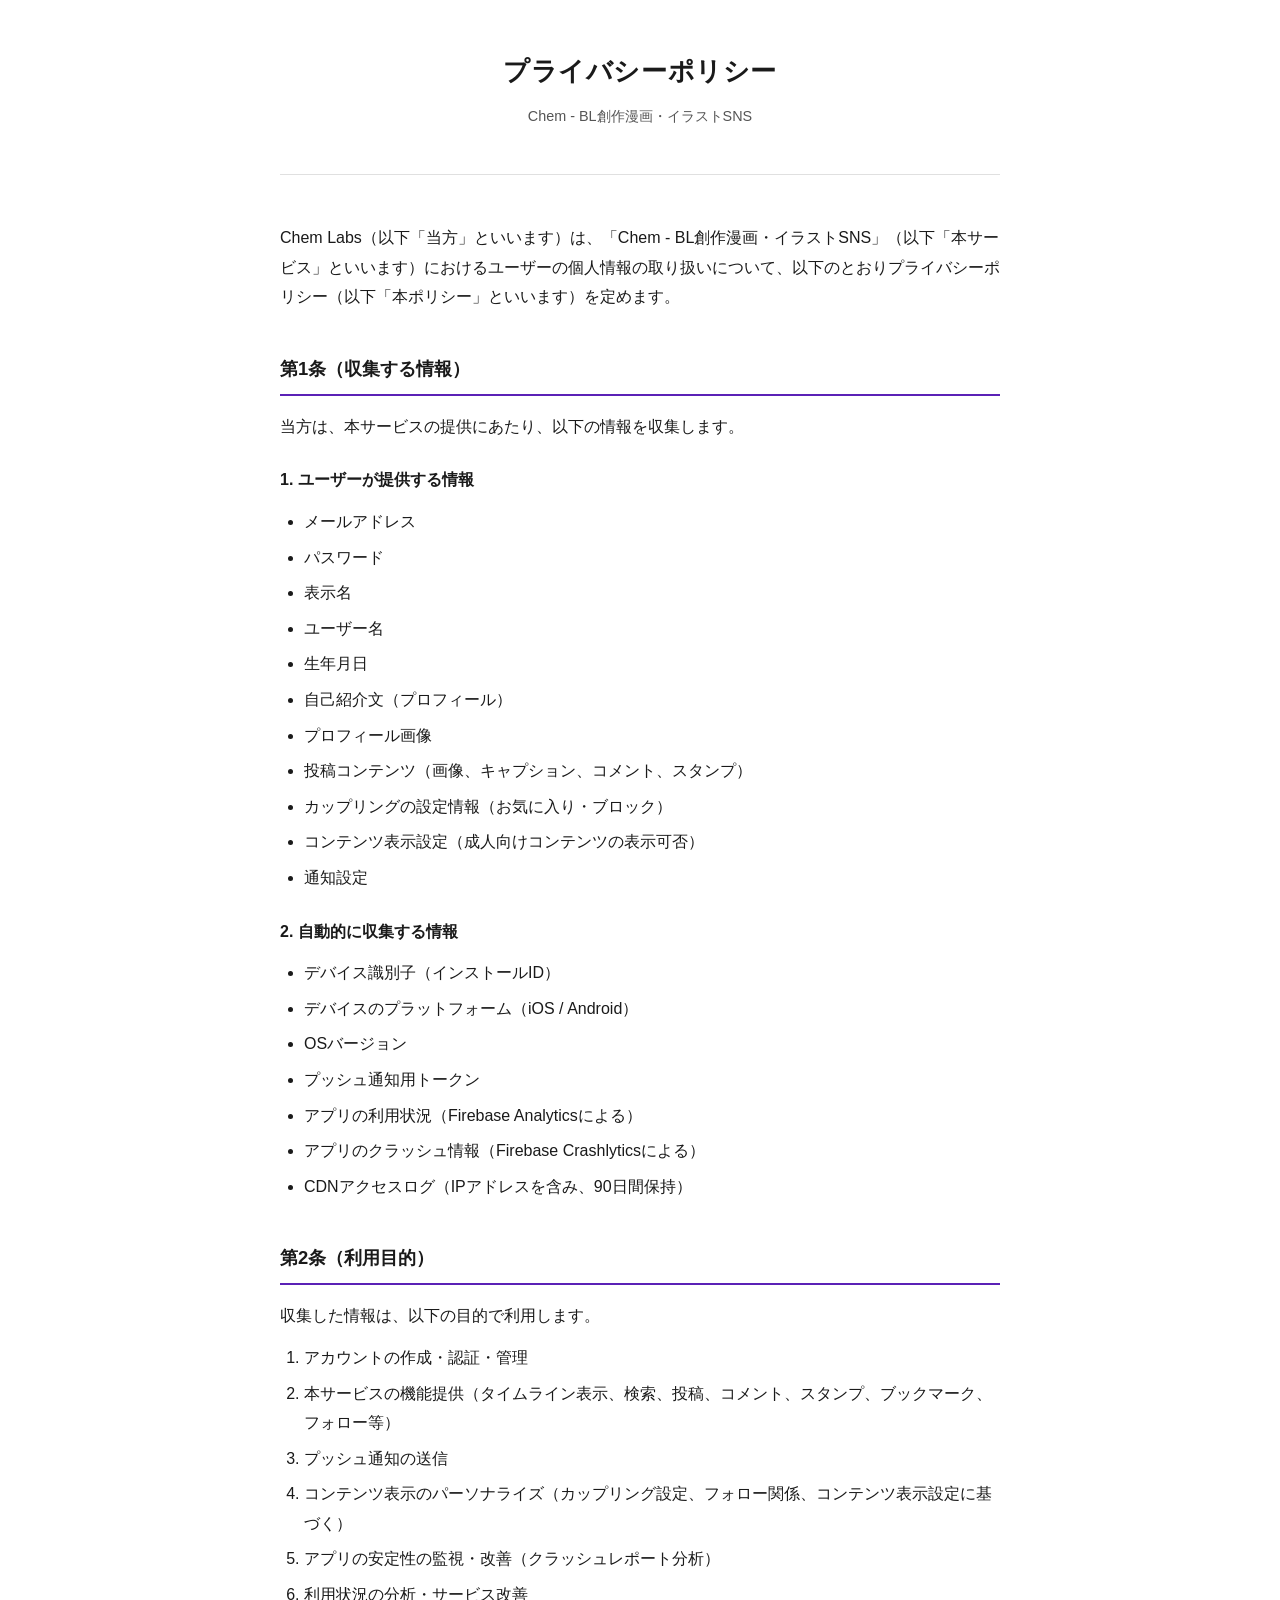
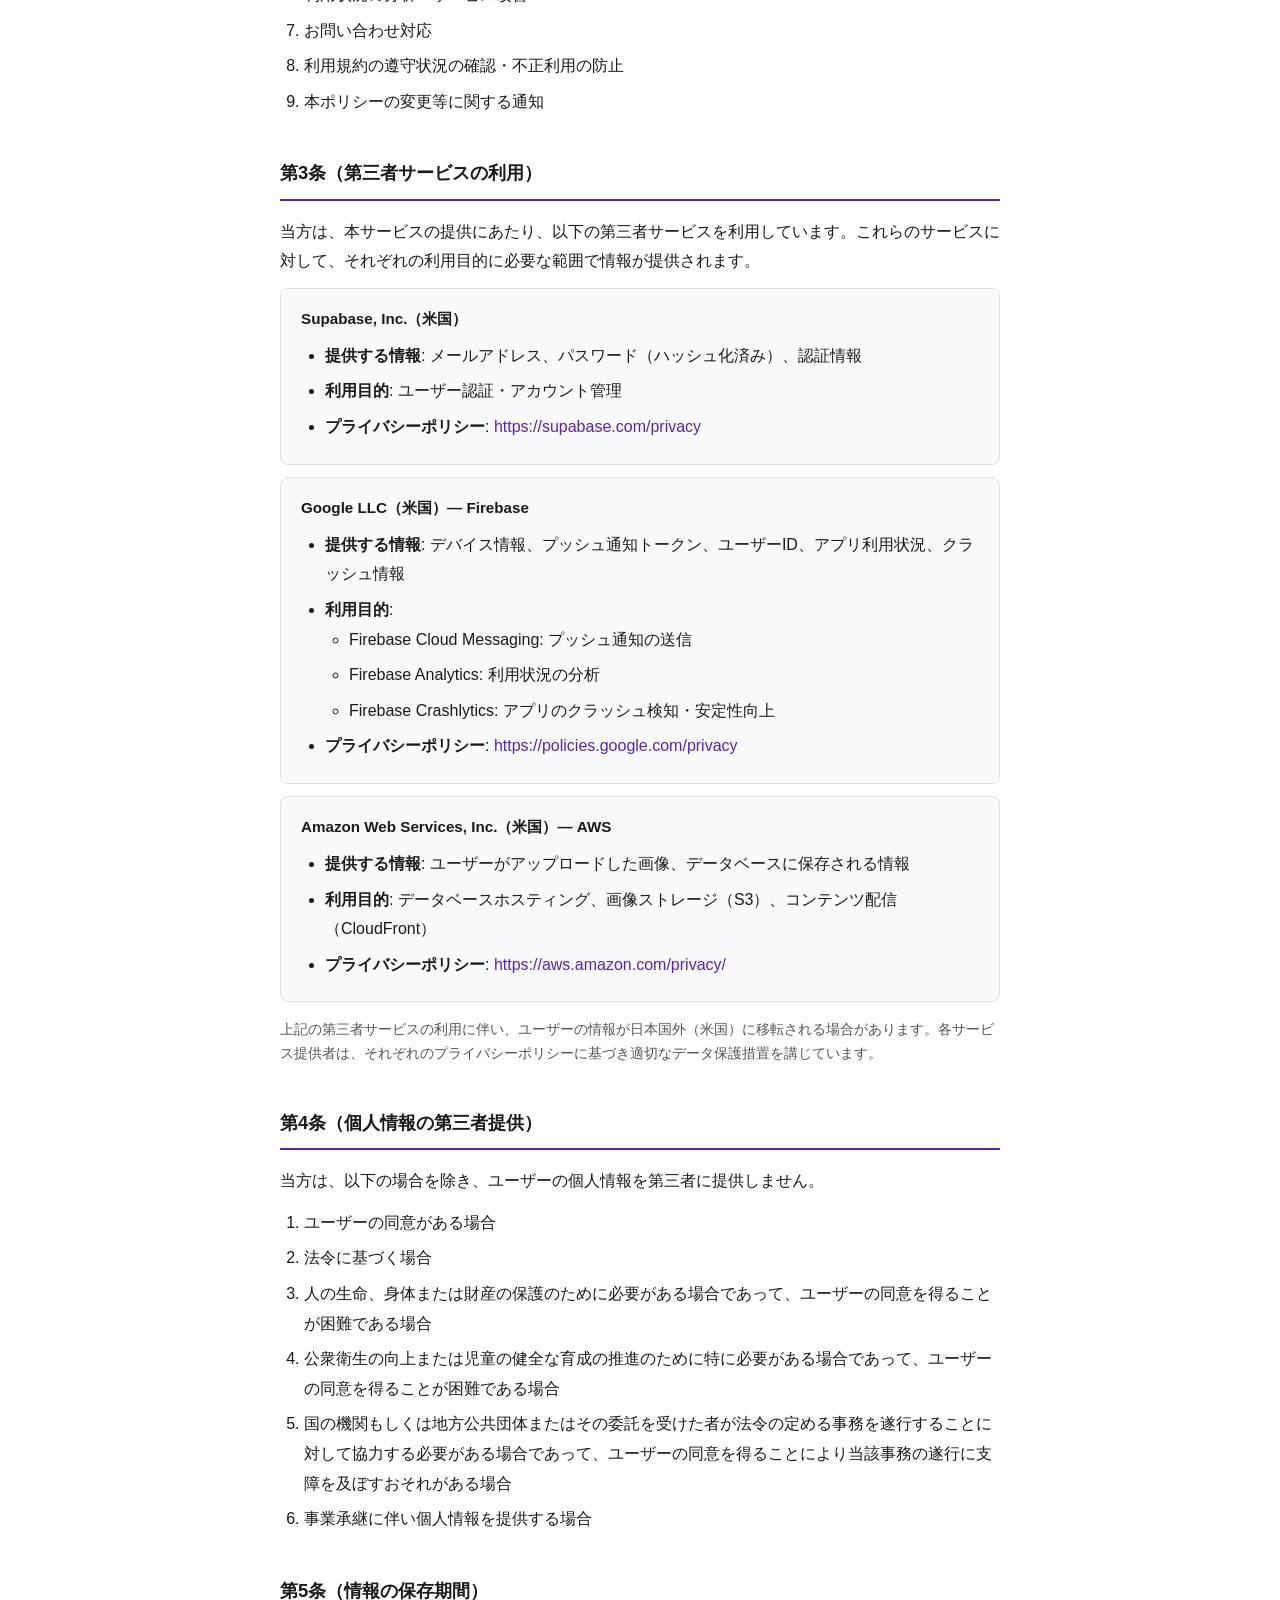
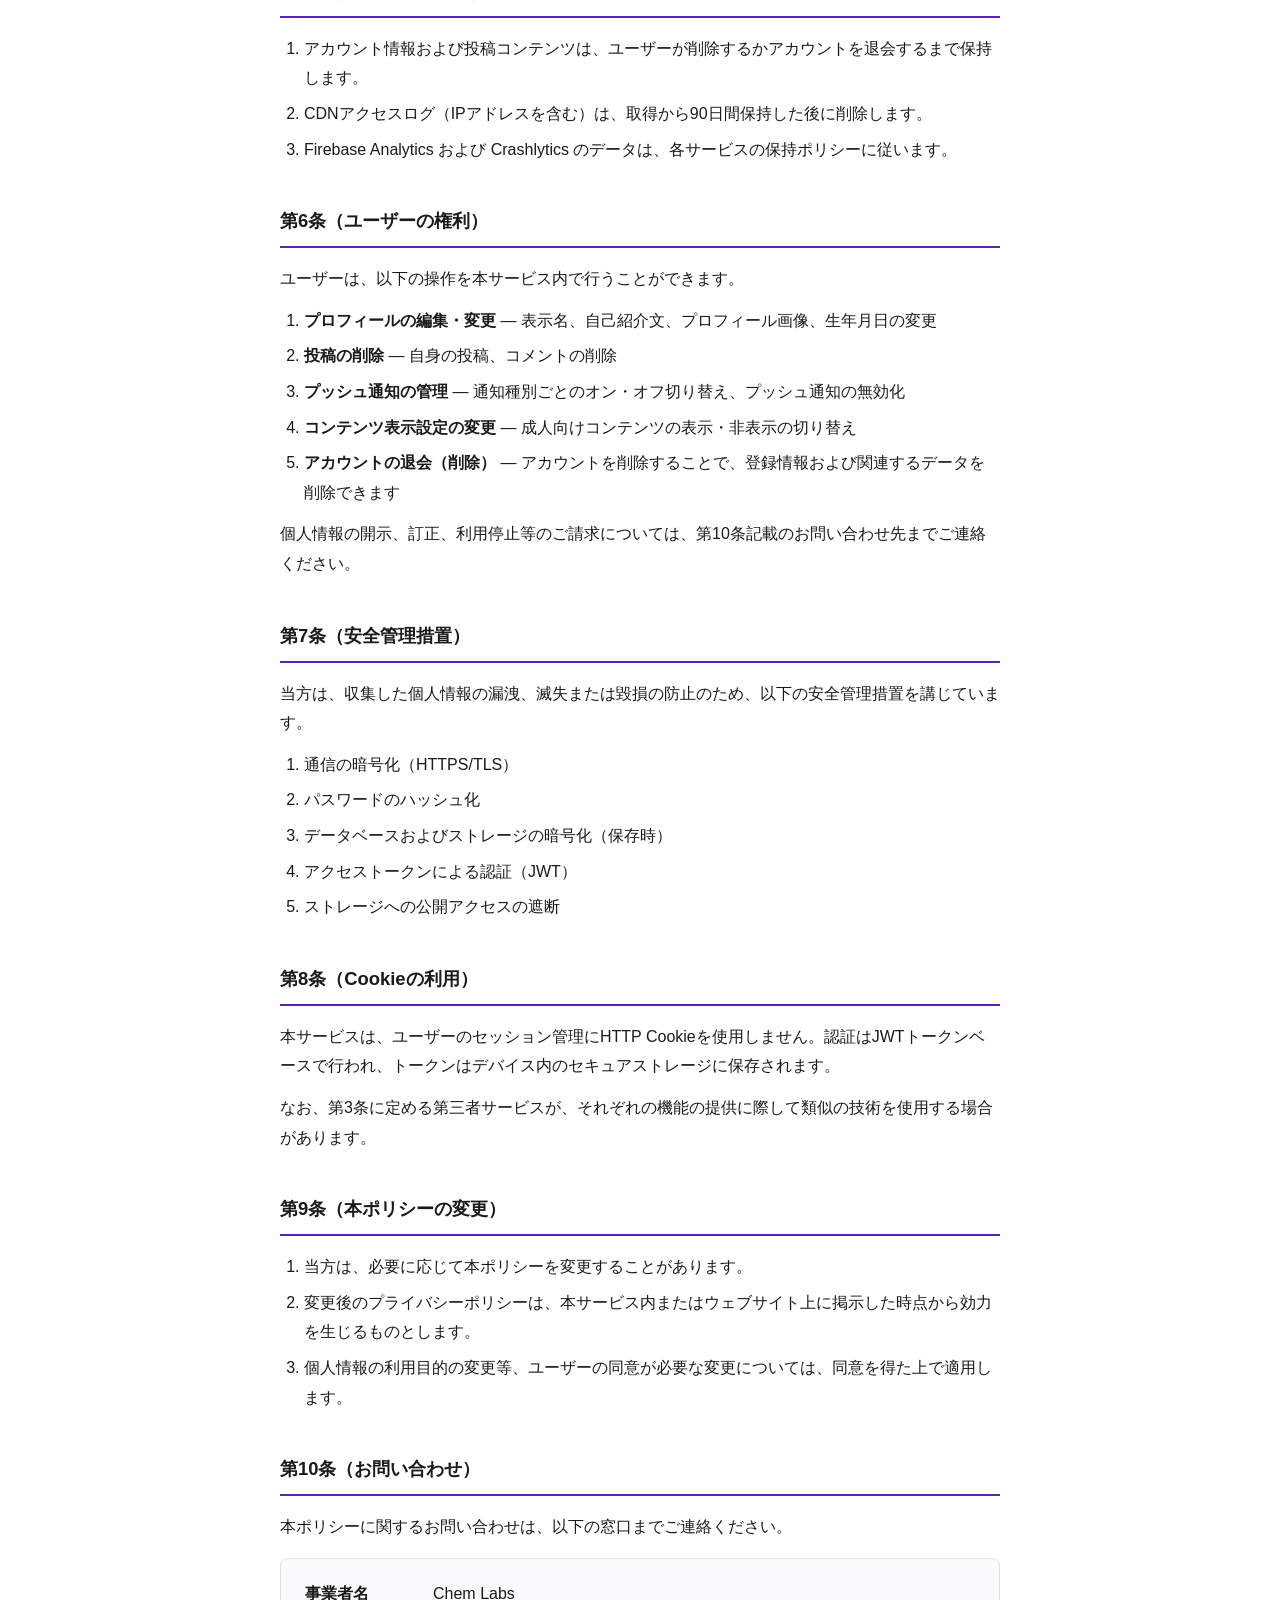
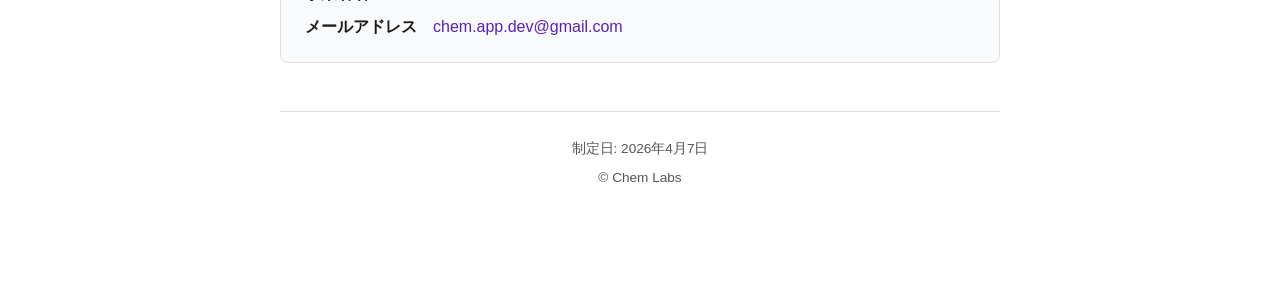
==== index.html @ 5be1fbd4 "Add privacy policy page" ====
<!DOCTYPE html>
<html lang="ja">
<head>
  <meta charset="UTF-8">
  <meta name="viewport" content="width=device-width, initial-scale=1.0">
  <title>プライバシーポリシー | Chem</title>
  <meta name="description" content="Chem - BL創作漫画・イラストSNSのプライバシーポリシー">
  <meta name="robots" content="noindex, nofollow">
  <link rel="stylesheet" href="style.css">
</head>
<body>
  <div class="container">
    <header>
      <h1>プライバシーポリシー</h1>
      <p class="service-name">Chem - BL創作漫画・イラストSNS</p>
    </header>

    <main>
      <p>Chem Labs（以下「当方」といいます）は、「Chem - BL創作漫画・イラストSNS」（以下「本サービス」といいます）におけるユーザーの個人情報の取り扱いについて、以下のとおりプライバシーポリシー（以下「本ポリシー」といいます）を定めます。</p>

      <h2>第1条（収集する情報）</h2>
      <p>当方は、本サービスの提供にあたり、以下の情報を収集します。</p>

      <h3>1. ユーザーが提供する情報</h3>
      <ul>
        <li>メールアドレス</li>
        <li>パスワード</li>
        <li>表示名</li>
        <li>ユーザー名</li>
        <li>生年月日</li>
        <li>自己紹介文（プロフィール）</li>
        <li>プロフィール画像</li>
        <li>投稿コンテンツ（画像、キャプション、コメント、スタンプ）</li>
        <li>カップリングの設定情報（お気に入り・ブロック）</li>
        <li>コンテンツ表示設定（成人向けコンテンツの表示可否）</li>
        <li>通知設定</li>
      </ul>

      <h3>2. 自動的に収集する情報</h3>
      <ul>
        <li>デバイス識別子（インストールID）</li>
        <li>デバイスのプラットフォーム（iOS / Android）</li>
        <li>OSバージョン</li>
        <li>プッシュ通知用トークン</li>
        <li>アプリの利用状況（Firebase Analyticsによる）</li>
        <li>アプリのクラッシュ情報（Firebase Crashlyticsによる）</li>
        <li>CDNアクセスログ（IPアドレスを含み、90日間保持）</li>
      </ul>

      <h2>第2条（利用目的）</h2>
      <p>収集した情報は、以下の目的で利用します。</p>
      <ol>
        <li>アカウントの作成・認証・管理</li>
        <li>本サービスの機能提供（タイムライン表示、検索、投稿、コメント、スタンプ、ブックマーク、フォロー等）</li>
        <li>プッシュ通知の送信</li>
        <li>コンテンツ表示のパーソナライズ（カップリング設定、フォロー関係、コンテンツ表示設定に基づく）</li>
        <li>アプリの安定性の監視・改善（クラッシュレポート分析）</li>
        <li>利用状況の分析・サービス改善</li>
        <li>お問い合わせ対応</li>
        <li>利用規約の遵守状況の確認・不正利用の防止</li>
        <li>本ポリシーの変更等に関する通知</li>
      </ol>

      <h2>第3条（第三者サービスの利用）</h2>
      <p>当方は、本サービスの提供にあたり、以下の第三者サービスを利用しています。これらのサービスに対して、それぞれの利用目的に必要な範囲で情報が提供されます。</p>

      <div class="third-party-item">
        <h4>Supabase, Inc.（米国）</h4>
        <ul>
          <li><strong>提供する情報</strong>: メールアドレス、パスワード（ハッシュ化済み）、認証情報</li>
          <li><strong>利用目的</strong>: ユーザー認証・アカウント管理</li>
          <li><strong>プライバシーポリシー</strong>: <a href="https://supabase.com/privacy" target="_blank" rel="noopener noreferrer">https://supabase.com/privacy</a></li>
        </ul>
      </div>

      <div class="third-party-item">
        <h4>Google LLC（米国）— Firebase</h4>
        <ul>
          <li><strong>提供する情報</strong>: デバイス情報、プッシュ通知トークン、ユーザーID、アプリ利用状況、クラッシュ情報</li>
          <li><strong>利用目的</strong>:
            <ul>
              <li>Firebase Cloud Messaging: プッシュ通知の送信</li>
              <li>Firebase Analytics: 利用状況の分析</li>
              <li>Firebase Crashlytics: アプリのクラッシュ検知・安定性向上</li>
            </ul>
          </li>
          <li><strong>プライバシーポリシー</strong>: <a href="https://policies.google.com/privacy" target="_blank" rel="noopener noreferrer">https://policies.google.com/privacy</a></li>
        </ul>
      </div>

      <div class="third-party-item">
        <h4>Amazon Web Services, Inc.（米国）— AWS</h4>
        <ul>
          <li><strong>提供する情報</strong>: ユーザーがアップロードした画像、データベースに保存される情報</li>
          <li><strong>利用目的</strong>: データベースホスティング、画像ストレージ（S3）、コンテンツ配信（CloudFront）</li>
          <li><strong>プライバシーポリシー</strong>: <a href="https://aws.amazon.com/privacy/" target="_blank" rel="noopener noreferrer">https://aws.amazon.com/privacy/</a></li>
        </ul>
      </div>

      <p class="note">上記の第三者サービスの利用に伴い、ユーザーの情報が日本国外（米国）に移転される場合があります。各サービス提供者は、それぞれのプライバシーポリシーに基づき適切なデータ保護措置を講じています。</p>

      <h2>第4条（個人情報の第三者提供）</h2>
      <p>当方は、以下の場合を除き、ユーザーの個人情報を第三者に提供しません。</p>
      <ol>
        <li>ユーザーの同意がある場合</li>
        <li>法令に基づく場合</li>
        <li>人の生命、身体または財産の保護のために必要がある場合であって、ユーザーの同意を得ることが困難である場合</li>
        <li>公衆衛生の向上または児童の健全な育成の推進のために特に必要がある場合であって、ユーザーの同意を得ることが困難である場合</li>
        <li>国の機関もしくは地方公共団体またはその委託を受けた者が法令の定める事務を遂行することに対して協力する必要がある場合であって、ユーザーの同意を得ることにより当該事務の遂行に支障を及ぼすおそれがある場合</li>
        <li>事業承継に伴い個人情報を提供する場合</li>
      </ol>

      <h2>第5条（情報の保存期間）</h2>
      <ol>
        <li>アカウント情報および投稿コンテンツは、ユーザーが削除するかアカウントを退会するまで保持します。</li>
        <li>CDNアクセスログ（IPアドレスを含む）は、取得から90日間保持した後に削除します。</li>
        <li>Firebase Analytics および Crashlytics のデータは、各サービスの保持ポリシーに従います。</li>
      </ol>

      <h2>第6条（ユーザーの権利）</h2>
      <p>ユーザーは、以下の操作を本サービス内で行うことができます。</p>
      <ol>
        <li><strong>プロフィールの編集・変更</strong> — 表示名、自己紹介文、プロフィール画像、生年月日の変更</li>
        <li><strong>投稿の削除</strong> — 自身の投稿、コメントの削除</li>
        <li><strong>プッシュ通知の管理</strong> — 通知種別ごとのオン・オフ切り替え、プッシュ通知の無効化</li>
        <li><strong>コンテンツ表示設定の変更</strong> — 成人向けコンテンツの表示・非表示の切り替え</li>
        <li><strong>アカウントの退会（削除）</strong> — アカウントを削除することで、登録情報および関連するデータを削除できます</li>
      </ol>
      <p>個人情報の開示、訂正、利用停止等のご請求については、第10条記載のお問い合わせ先までご連絡ください。</p>

      <h2>第7条（安全管理措置）</h2>
      <p>当方は、収集した個人情報の漏洩、滅失または毀損の防止のため、以下の安全管理措置を講じています。</p>
      <ol>
        <li>通信の暗号化（HTTPS/TLS）</li>
        <li>パスワードのハッシュ化</li>
        <li>データベースおよびストレージの暗号化（保存時）</li>
        <li>アクセストークンによる認証（JWT）</li>
        <li>ストレージへの公開アクセスの遮断</li>
      </ol>

      <h2>第8条（Cookieの利用）</h2>
      <p>本サービスは、ユーザーのセッション管理にHTTP Cookieを使用しません。認証はJWTトークンベースで行われ、トークンはデバイス内のセキュアストレージに保存されます。</p>
      <p>なお、第3条に定める第三者サービスが、それぞれの機能の提供に際して類似の技術を使用する場合があります。</p>

      <h2>第9条（本ポリシーの変更）</h2>
      <ol>
        <li>当方は、必要に応じて本ポリシーを変更することがあります。</li>
        <li>変更後のプライバシーポリシーは、本サービス内またはウェブサイト上に掲示した時点から効力を生じるものとします。</li>
        <li>個人情報の利用目的の変更等、ユーザーの同意が必要な変更については、同意を得た上で適用します。</li>
      </ol>

      <h2>第10条（お問い合わせ）</h2>
      <p>本ポリシーに関するお問い合わせは、以下の窓口までご連絡ください。</p>
      <div class="contact-info">
        <dl>
          <dt>事業者名</dt>
          <dd>Chem Labs</dd>
          <dt>メールアドレス</dt>
          <dd><a href="mailto:chem.app.dev@gmail.com">chem.app.dev@gmail.com</a></dd>
        </dl>
      </div>
    </main>

    <footer>
      <p class="date">制定日: 2026年4月7日</p>
      <p>&copy; Chem Labs</p>
    </footer>
  </div>
</body>
</html>
---- style.css ----
*,
*::before,
*::after {
  margin: 0;
  padding: 0;
  box-sizing: border-box;
}

:root {
  --color-bg: #ffffff;
  --color-text: #1a1a1a;
  --color-text-secondary: #555555;
  --color-border: #e0e0e0;
  --color-accent: #5b21b6;
  --color-section-bg: #f9fafb;
  --max-width: 720px;
}

html {
  font-size: 16px;
  -webkit-text-size-adjust: 100%;
}

body {
  font-family: "Hiragino Kaku Gothic ProN", "Hiragino Sans", "Noto Sans JP", "Yu Gothic", sans-serif;
  color: var(--color-text);
  background-color: var(--color-bg);
  line-height: 1.85;
  padding: 0 20px;
}

.container {
  max-width: var(--max-width);
  margin: 0 auto;
  padding: 48px 0 80px;
}

header {
  text-align: center;
  margin-bottom: 48px;
  padding-bottom: 32px;
  border-bottom: 1px solid var(--color-border);
}

header h1 {
  font-size: 1.6rem;
  font-weight: 700;
  letter-spacing: 0.02em;
  margin-bottom: 8px;
}

header .service-name {
  font-size: 0.9rem;
  color: var(--color-text-secondary);
}

h2 {
  font-size: 1.15rem;
  font-weight: 700;
  margin-top: 40px;
  margin-bottom: 16px;
  padding-bottom: 8px;
  border-bottom: 2px solid var(--color-accent);
  color: var(--color-text);
}

h3 {
  font-size: 1rem;
  font-weight: 700;
  margin-top: 24px;
  margin-bottom: 12px;
  color: var(--color-text);
}

p {
  margin-bottom: 12px;
}

ul,
ol {
  margin-bottom: 12px;
  padding-left: 1.5em;
}

li {
  margin-bottom: 6px;
}

li strong {
  color: var(--color-text);
}

.third-party-item {
  background-color: var(--color-section-bg);
  border: 1px solid var(--color-border);
  border-radius: 8px;
  padding: 16px 20px;
  margin-bottom: 12px;
}

.third-party-item h4 {
  font-size: 0.95rem;
  font-weight: 700;
  margin-bottom: 8px;
}

.third-party-item ul {
  margin-bottom: 0;
}

.third-party-item a {
  color: var(--color-accent);
  text-decoration: none;
  word-break: break-all;
}

.third-party-item a:hover {
  text-decoration: underline;
}

.note {
  font-size: 0.88rem;
  color: var(--color-text-secondary);
  margin-top: 16px;
  line-height: 1.7;
}

.contact-info {
  background-color: var(--color-section-bg);
  border: 1px solid var(--color-border);
  border-radius: 8px;
  padding: 20px 24px;
  margin-top: 16px;
}

.contact-info dl {
  display: grid;
  grid-template-columns: auto 1fr;
  gap: 4px 16px;
}

.contact-info dt {
  font-weight: 700;
  white-space: nowrap;
}

.contact-info dd {
  margin: 0;
}

.contact-info a {
  color: var(--color-accent);
  text-decoration: none;
}

.contact-info a:hover {
  text-decoration: underline;
}

footer {
  margin-top: 48px;
  padding-top: 24px;
  border-top: 1px solid var(--color-border);
  text-align: center;
  font-size: 0.85rem;
  color: var(--color-text-secondary);
}

footer .date {
  margin-bottom: 4px;
}

@media (max-width: 600px) {
  html {
    font-size: 15px;
  }

  .container {
    padding: 32px 0 60px;
  }

  header {
    margin-bottom: 32px;
  }

  h2 {
    margin-top: 32px;
  }

  .contact-info dl {
    grid-template-columns: 1fr;
  }

  .contact-info dt {
    margin-top: 8px;
  }
}
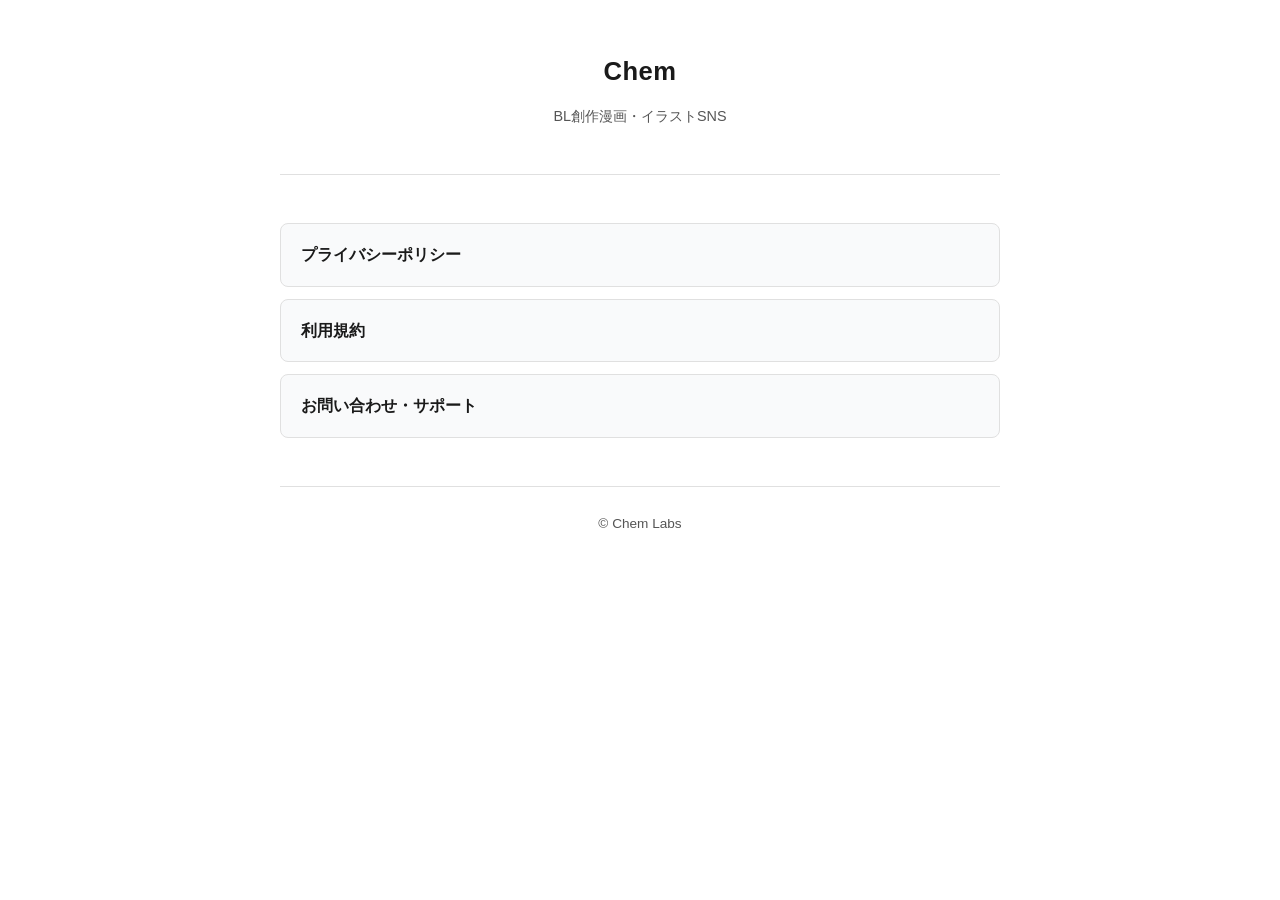
==== commit 267fa872: "feat: Add landing page and support page" ====
--- a/index.html
+++ b/index.html
@@ -3,166 +3,27 @@
 <head>
   <meta charset="UTF-8">
   <meta name="viewport" content="width=device-width, initial-scale=1.0">
-  <title>プライバシーポリシー | Chem</title>
-  <meta name="description" content="Chem - BL創作漫画・イラストSNSのプライバシーポリシー">
+  <title>Chem - BL創作漫画・イラストSNS</title>
+  <meta name="description" content="Chem - BL創作漫画・イラストSNS">
   <meta name="robots" content="noindex, nofollow">
   <link rel="stylesheet" href="style.css">
 </head>
 <body>
   <div class="container">
     <header>
-      <h1>プライバシーポリシー</h1>
-      <p class="service-name">Chem - BL創作漫画・イラストSNS</p>
+      <h1>Chem</h1>
+      <p class="service-name">BL創作漫画・イラストSNS</p>
     </header>
 
     <main>
-      <p>Chem Labs（以下「当方」といいます）は、「Chem - BL創作漫画・イラストSNS」（以下「本サービス」といいます）におけるユーザーの個人情報の取り扱いについて、以下のとおりプライバシーポリシー（以下「本ポリシー」といいます）を定めます。</p>
-
-      <h2>第1条（収集する情報）</h2>
-      <p>当方は、本サービスの提供にあたり、以下の情報を収集します。</p>
-
-      <h3>1. ユーザーが提供する情報</h3>
-      <ul>
-        <li>メールアドレス</li>
-        <li>パスワード</li>
-        <li>表示名</li>
-        <li>ユーザー名</li>
-        <li>生年月日</li>
-        <li>自己紹介文（プロフィール）</li>
-        <li>プロフィール画像</li>
-        <li>投稿コンテンツ（画像、キャプション、コメント、スタンプ）</li>
-        <li>カップリングの設定情報（お気に入り・ブロック）</li>
-        <li>コンテンツ表示設定（成人向けコンテンツの表示可否）</li>
-        <li>通知設定</li>
+      <ul class="page-links">
+        <li><a href="privacy/">プライバシーポリシー</a></li>
+        <li><a href="terms/">利用規約</a></li>
+        <li><a href="support/">お問い合わせ・サポート</a></li>
       </ul>
-
-      <h3>2. 自動的に収集する情報</h3>
-      <ul>
-        <li>デバイス識別子（インストールID）</li>
-        <li>デバイスのプラットフォーム（iOS / Android）</li>
-        <li>OSバージョン</li>
-        <li>プッシュ通知用トークン</li>
-        <li>アプリの利用状況（Firebase Analyticsによる）</li>
-        <li>アプリのクラッシュ情報（Firebase Crashlyticsによる）</li>
-        <li>CDNアクセスログ（IPアドレスを含み、90日間保持）</li>
-      </ul>
-
-      <h2>第2条（利用目的）</h2>
-      <p>収集した情報は、以下の目的で利用します。</p>
-      <ol>
-        <li>アカウントの作成・認証・管理</li>
-        <li>本サービスの機能提供（タイムライン表示、検索、投稿、コメント、スタンプ、ブックマーク、フォロー等）</li>
-        <li>プッシュ通知の送信</li>
-        <li>コンテンツ表示のパーソナライズ（カップリング設定、フォロー関係、コンテンツ表示設定に基づく）</li>
-        <li>アプリの安定性の監視・改善（クラッシュレポート分析）</li>
-        <li>利用状況の分析・サービス改善</li>
-        <li>お問い合わせ対応</li>
-        <li>利用規約の遵守状況の確認・不正利用の防止</li>
-        <li>本ポリシーの変更等に関する通知</li>
-      </ol>
-
-      <h2>第3条（第三者サービスの利用）</h2>
-      <p>当方は、本サービスの提供にあたり、以下の第三者サービスを利用しています。これらのサービスに対して、それぞれの利用目的に必要な範囲で情報が提供されます。</p>
-
-      <div class="third-party-item">
-        <h4>Supabase, Inc.（米国）</h4>
-        <ul>
-          <li><strong>提供する情報</strong>: メールアドレス、パスワード（ハッシュ化済み）、認証情報</li>
-          <li><strong>利用目的</strong>: ユーザー認証・アカウント管理</li>
-          <li><strong>プライバシーポリシー</strong>: <a href="https://supabase.com/privacy" target="_blank" rel="noopener noreferrer">https://supabase.com/privacy</a></li>
-        </ul>
-      </div>
-
-      <div class="third-party-item">
-        <h4>Google LLC（米国）— Firebase</h4>
-        <ul>
-          <li><strong>提供する情報</strong>: デバイス情報、プッシュ通知トークン、ユーザーID、アプリ利用状況、クラッシュ情報</li>
-          <li><strong>利用目的</strong>:
-            <ul>
-              <li>Firebase Cloud Messaging: プッシュ通知の送信</li>
-              <li>Firebase Analytics: 利用状況の分析</li>
-              <li>Firebase Crashlytics: アプリのクラッシュ検知・安定性向上</li>
-            </ul>
-          </li>
-          <li><strong>プライバシーポリシー</strong>: <a href="https://policies.google.com/privacy" target="_blank" rel="noopener noreferrer">https://policies.google.com/privacy</a></li>
-        </ul>
-      </div>
-
-      <div class="third-party-item">
-        <h4>Amazon Web Services, Inc.（米国）— AWS</h4>
-        <ul>
-          <li><strong>提供する情報</strong>: ユーザーがアップロードした画像、データベースに保存される情報</li>
-          <li><strong>利用目的</strong>: データベースホスティング、画像ストレージ（S3）、コンテンツ配信（CloudFront）</li>
-          <li><strong>プライバシーポリシー</strong>: <a href="https://aws.amazon.com/privacy/" target="_blank" rel="noopener noreferrer">https://aws.amazon.com/privacy/</a></li>
-        </ul>
-      </div>
-
-      <p class="note">上記の第三者サービスの利用に伴い、ユーザーの情報が日本国外（米国）に移転される場合があります。各サービス提供者は、それぞれのプライバシーポリシーに基づき適切なデータ保護措置を講じています。</p>
-
-      <h2>第4条（個人情報の第三者提供）</h2>
-      <p>当方は、以下の場合を除き、ユーザーの個人情報を第三者に提供しません。</p>
-      <ol>
-        <li>ユーザーの同意がある場合</li>
-        <li>法令に基づく場合</li>
-        <li>人の生命、身体または財産の保護のために必要がある場合であって、ユーザーの同意を得ることが困難である場合</li>
-        <li>公衆衛生の向上または児童の健全な育成の推進のために特に必要がある場合であって、ユーザーの同意を得ることが困難である場合</li>
-        <li>国の機関もしくは地方公共団体またはその委託を受けた者が法令の定める事務を遂行することに対して協力する必要がある場合であって、ユーザーの同意を得ることにより当該事務の遂行に支障を及ぼすおそれがある場合</li>
-        <li>事業承継に伴い個人情報を提供する場合</li>
-      </ol>
-
-      <h2>第5条（情報の保存期間）</h2>
-      <ol>
-        <li>アカウント情報および投稿コンテンツは、ユーザーが削除するかアカウントを退会するまで保持します。</li>
-        <li>CDNアクセスログ（IPアドレスを含む）は、取得から90日間保持した後に削除します。</li>
-        <li>Firebase Analytics および Crashlytics のデータは、各サービスの保持ポリシーに従います。</li>
-      </ol>
-
-      <h2>第6条（ユーザーの権利）</h2>
-      <p>ユーザーは、以下の操作を本サービス内で行うことができます。</p>
-      <ol>
-        <li><strong>プロフィールの編集・変更</strong> — 表示名、自己紹介文、プロフィール画像、生年月日の変更</li>
-        <li><strong>投稿の削除</strong> — 自身の投稿、コメントの削除</li>
-        <li><strong>プッシュ通知の管理</strong> — 通知種別ごとのオン・オフ切り替え、プッシュ通知の無効化</li>
-        <li><strong>コンテンツ表示設定の変更</strong> — 成人向けコンテンツの表示・非表示の切り替え</li>
-        <li><strong>アカウントの退会（削除）</strong> — アカウントを削除することで、登録情報および関連するデータを削除できます</li>
-      </ol>
-      <p>個人情報の開示、訂正、利用停止等のご請求については、第10条記載のお問い合わせ先までご連絡ください。</p>
-
-      <h2>第7条（安全管理措置）</h2>
-      <p>当方は、収集した個人情報の漏洩、滅失または毀損の防止のため、以下の安全管理措置を講じています。</p>
-      <ol>
-        <li>通信の暗号化（HTTPS/TLS）</li>
-        <li>パスワードのハッシュ化</li>
-        <li>データベースおよびストレージの暗号化（保存時）</li>
-        <li>アクセストークンによる認証（JWT）</li>
-        <li>ストレージへの公開アクセスの遮断</li>
-      </ol>
-
-      <h2>第8条（Cookieの利用）</h2>
-      <p>本サービスは、ユーザーのセッション管理にHTTP Cookieを使用しません。認証はJWTトークンベースで行われ、トークンはデバイス内のセキュアストレージに保存されます。</p>
-      <p>なお、第3条に定める第三者サービスが、それぞれの機能の提供に際して類似の技術を使用する場合があります。</p>
-
-      <h2>第9条（本ポリシーの変更）</h2>
-      <ol>
-        <li>当方は、必要に応じて本ポリシーを変更することがあります。</li>
-        <li>変更後のプライバシーポリシーは、本サービス内またはウェブサイト上に掲示した時点から効力を生じるものとします。</li>
-        <li>個人情報の利用目的の変更等、ユーザーの同意が必要な変更については、同意を得た上で適用します。</li>
-      </ol>
-
-      <h2>第10条（お問い合わせ）</h2>
-      <p>本ポリシーに関するお問い合わせは、以下の窓口までご連絡ください。</p>
-      <div class="contact-info">
-        <dl>
-          <dt>事業者名</dt>
-          <dd>Chem Labs</dd>
-          <dt>メールアドレス</dt>
-          <dd><a href="mailto:chem.app.dev@gmail.com">chem.app.dev@gmail.com</a></dd>
-        </dl>
-      </div>
     </main>
 
     <footer>
-      <p class="date">制定日: 2026年4月7日</p>
       <p>&copy; Chem Labs</p>
     </footer>
   </div>
--- a/style.css
+++ b/style.css
@@ -170,6 +170,31 @@
   margin-bottom: 4px;
 }
 
+.page-links {
+  list-style: none;
+  padding-left: 0;
+}
+
+.page-links li {
+  margin-bottom: 12px;
+}
+
+.page-links a {
+  display: block;
+  padding: 16px 20px;
+  background-color: var(--color-section-bg);
+  border: 1px solid var(--color-border);
+  border-radius: 8px;
+  color: var(--color-text);
+  text-decoration: none;
+  font-weight: 700;
+  transition: border-color 0.15s;
+}
+
+.page-links a:hover {
+  border-color: var(--color-accent);
+}
+
 @media (max-width: 600px) {
   html {
     font-size: 15px;
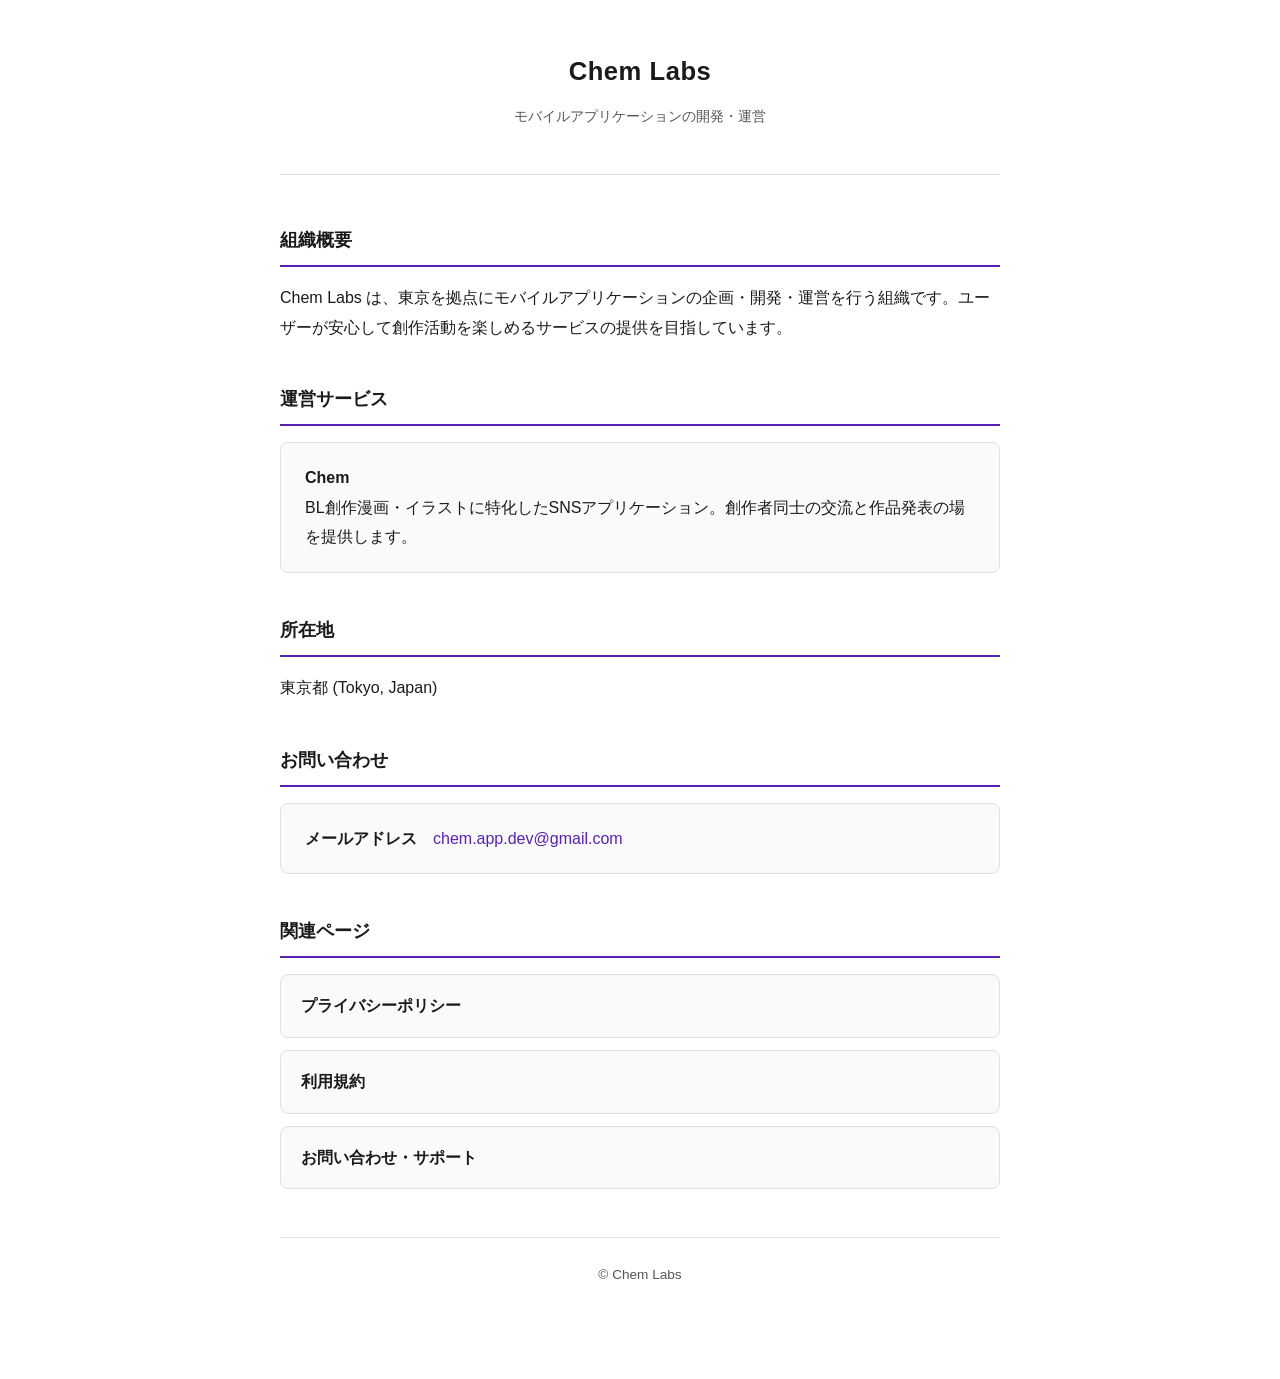
==== commit a5470d53: "feat: add site page" ====
--- a/index.html
+++ b/index.html
@@ -3,24 +3,54 @@
 <head>
   <meta charset="UTF-8">
   <meta name="viewport" content="width=device-width, initial-scale=1.0">
-  <title>Chem - BL創作漫画・イラストSNS</title>
-  <meta name="description" content="Chem - BL創作漫画・イラストSNS">
-  <meta name="robots" content="noindex, nofollow">
+  <title>Chem Labs</title>
+  <meta name="description" content="Chem Labs - BL創作漫画・イラストSNS「Chem」を開発・運営する組織です。">
   <link rel="stylesheet" href="style.css">
 </head>
 <body>
   <div class="container">
     <header>
-      <h1>Chem</h1>
-      <p class="service-name">BL創作漫画・イラストSNS</p>
+      <h1>Chem Labs</h1>
+      <p class="service-name">モバイルアプリケーションの開発・運営</p>
     </header>
 
     <main>
-      <ul class="page-links">
-        <li><a href="privacy/">プライバシーポリシー</a></li>
-        <li><a href="terms/">利用規約</a></li>
-        <li><a href="support/">お問い合わせ・サポート</a></li>
-      </ul>
+      <section>
+        <h2>組織概要</h2>
+        <p>Chem Labs は、東京を拠点にモバイルアプリケーションの企画・開発・運営を行う組織です。ユーザーが安心して創作活動を楽しめるサービスの提供を目指しています。</p>
+      </section>
+
+      <section>
+        <h2>運営サービス</h2>
+        <dl class="contact-info">
+          <dt>Chem</dt>
+          <dd>BL創作漫画・イラストに特化したSNSアプリケーション。創作者同士の交流と作品発表の場を提供します。</dd>
+        </dl>
+      </section>
+
+      <section>
+        <h2>所在地</h2>
+        <p>東京都 (Tokyo, Japan)</p>
+      </section>
+
+      <section>
+        <h2>お問い合わせ</h2>
+        <div class="contact-info">
+          <dl>
+            <dt>メールアドレス</dt>
+            <dd><a href="mailto:chem.app.dev@gmail.com">chem.app.dev@gmail.com</a></dd>
+          </dl>
+        </div>
+      </section>
+
+      <section>
+        <h2>関連ページ</h2>
+        <ul class="page-links">
+          <li><a href="privacy/">プライバシーポリシー</a></li>
+          <li><a href="terms/">利用規約</a></li>
+          <li><a href="support/">お問い合わせ・サポート</a></li>
+        </ul>
+      </section>
     </main>
 
     <footer>
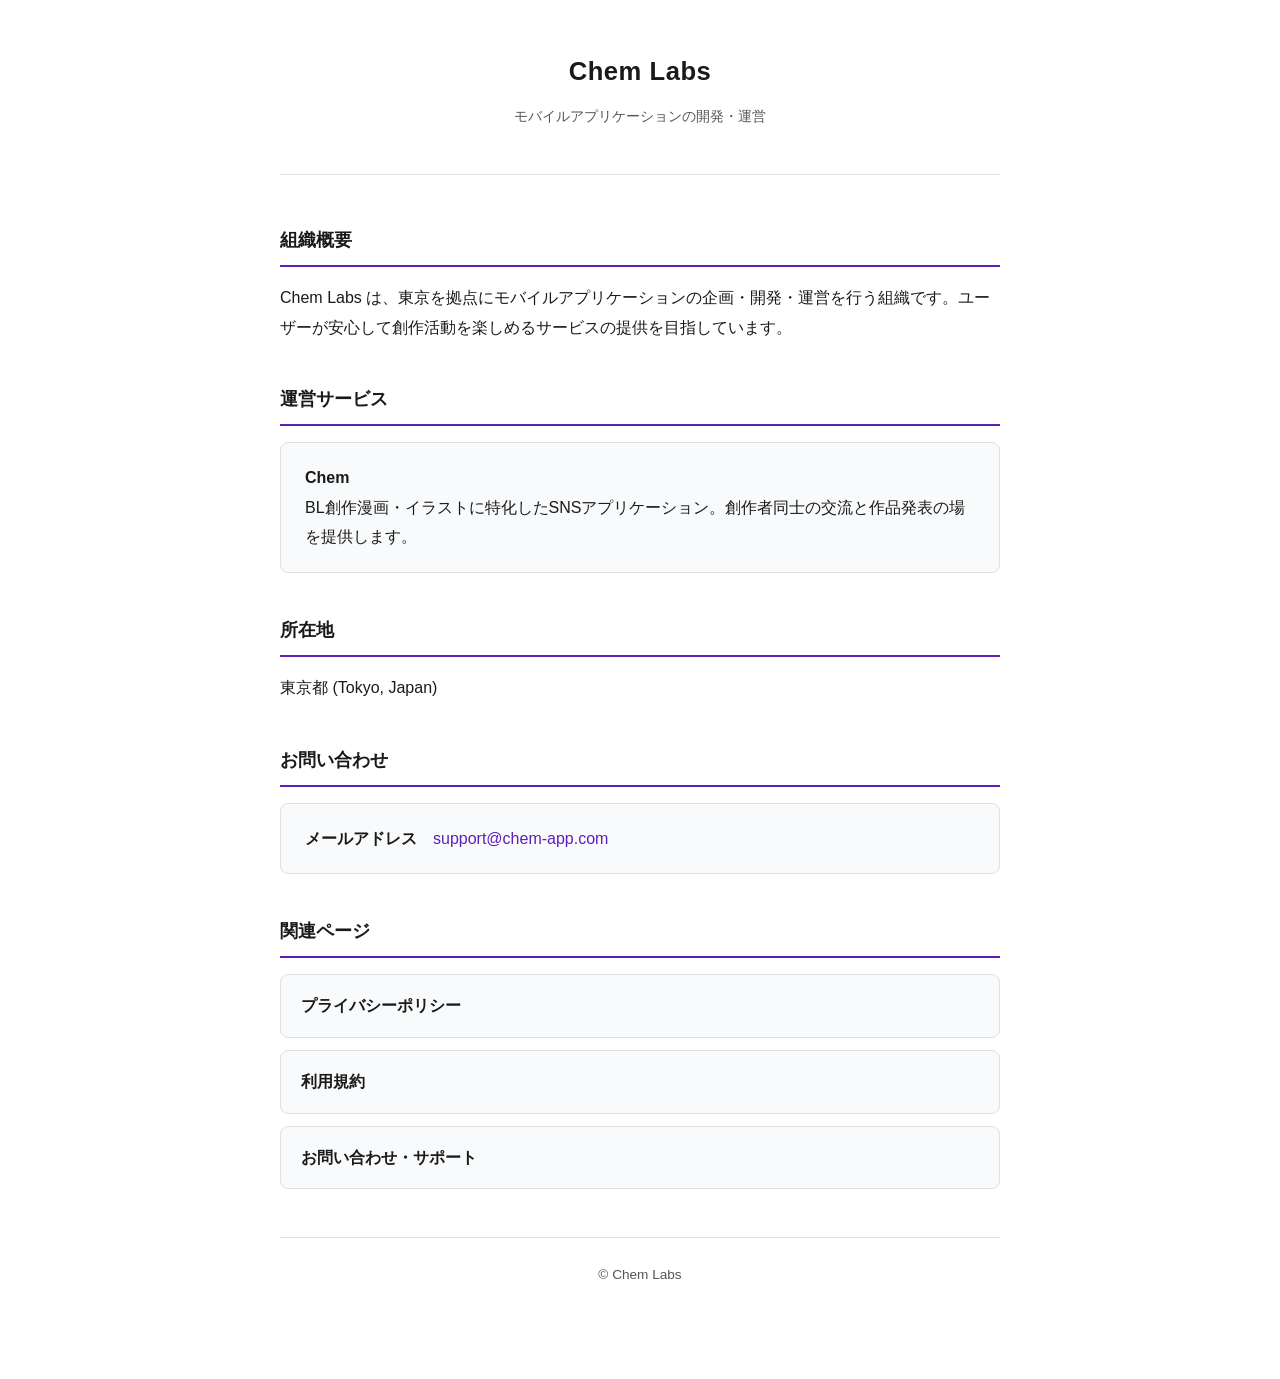
==== commit 16b59432: "fix: Update support email address" ====
--- a/index.html
+++ b/index.html
@@ -38,7 +38,7 @@
         <div class="contact-info">
           <dl>
             <dt>メールアドレス</dt>
-            <dd><a href="mailto:chem.app.dev@gmail.com">chem.app.dev@gmail.com</a></dd>
+            <dd><a href="mailto:support@chem-app.com">support@chem-app.com</a></dd>
           </dl>
         </div>
       </section>
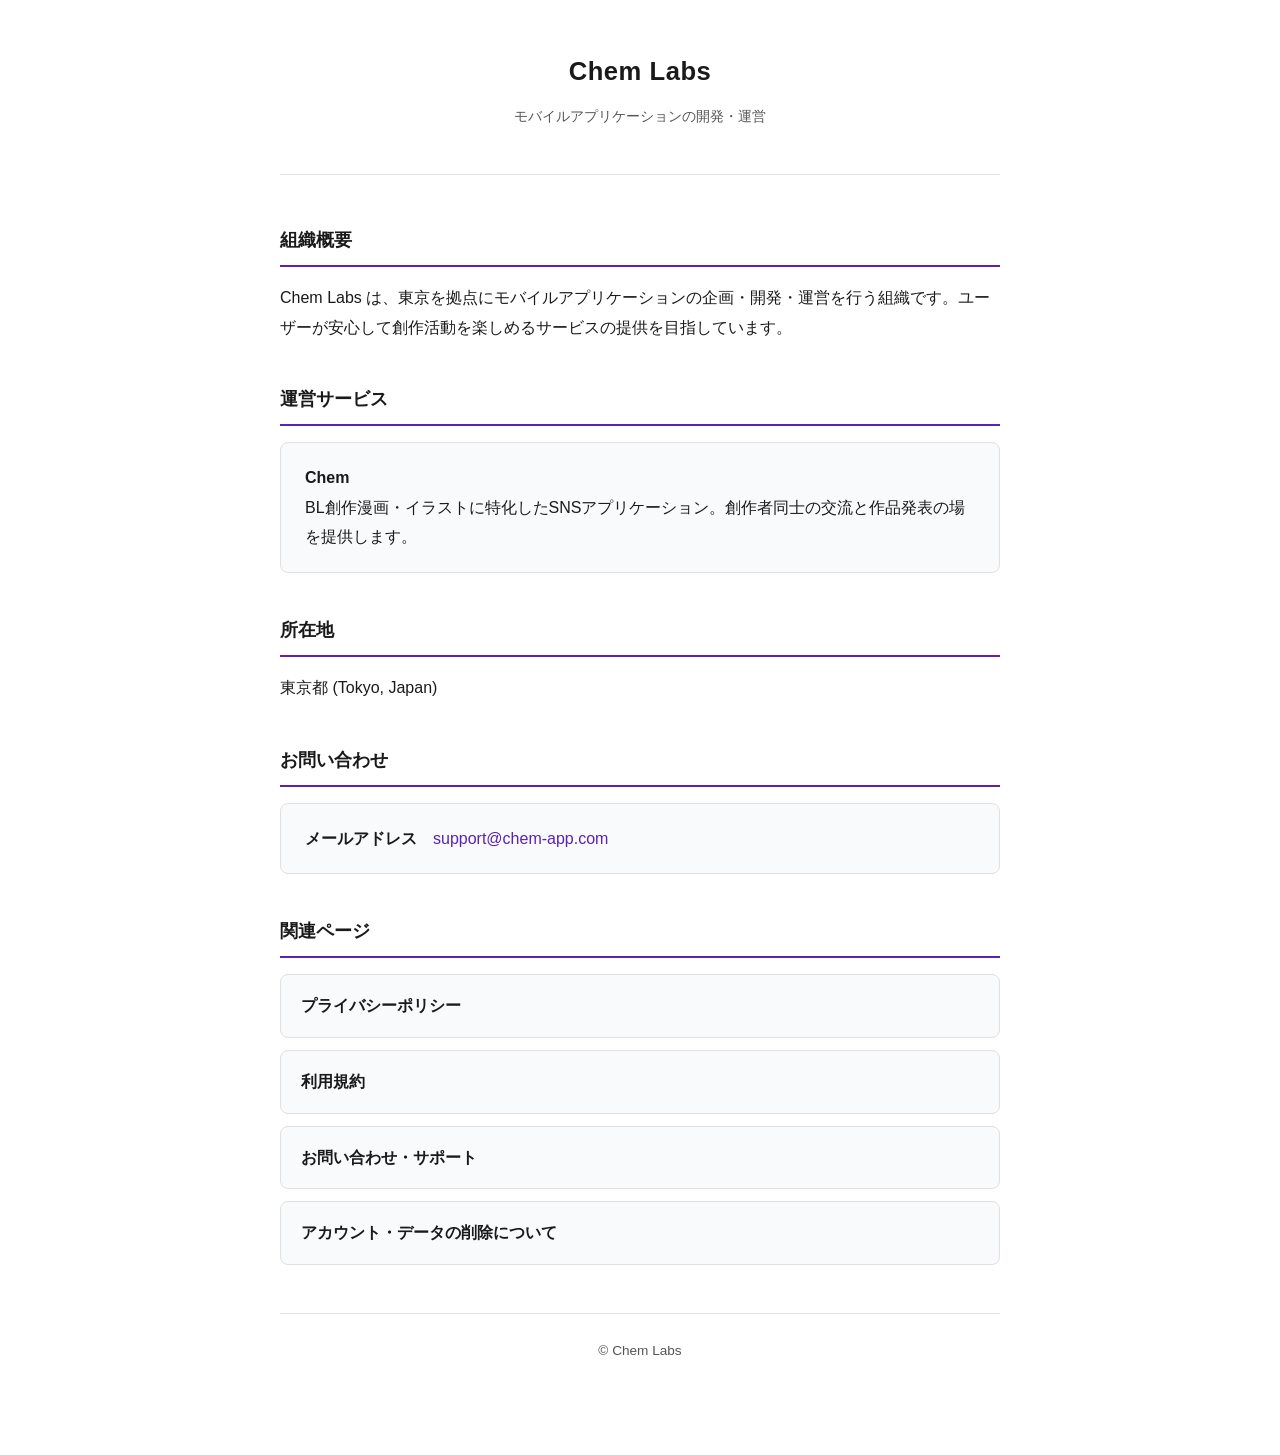
==== commit 3fd22711: "feat: Add accoun deletion guidance page" ====
--- a/index.html
+++ b/index.html
@@ -49,6 +49,7 @@
           <li><a href="privacy/">プライバシーポリシー</a></li>
           <li><a href="terms/">利用規約</a></li>
           <li><a href="support/">お問い合わせ・サポート</a></li>
+          <li><a href="account-deletion/">アカウント・データの削除について</a></li>
         </ul>
       </section>
     </main>
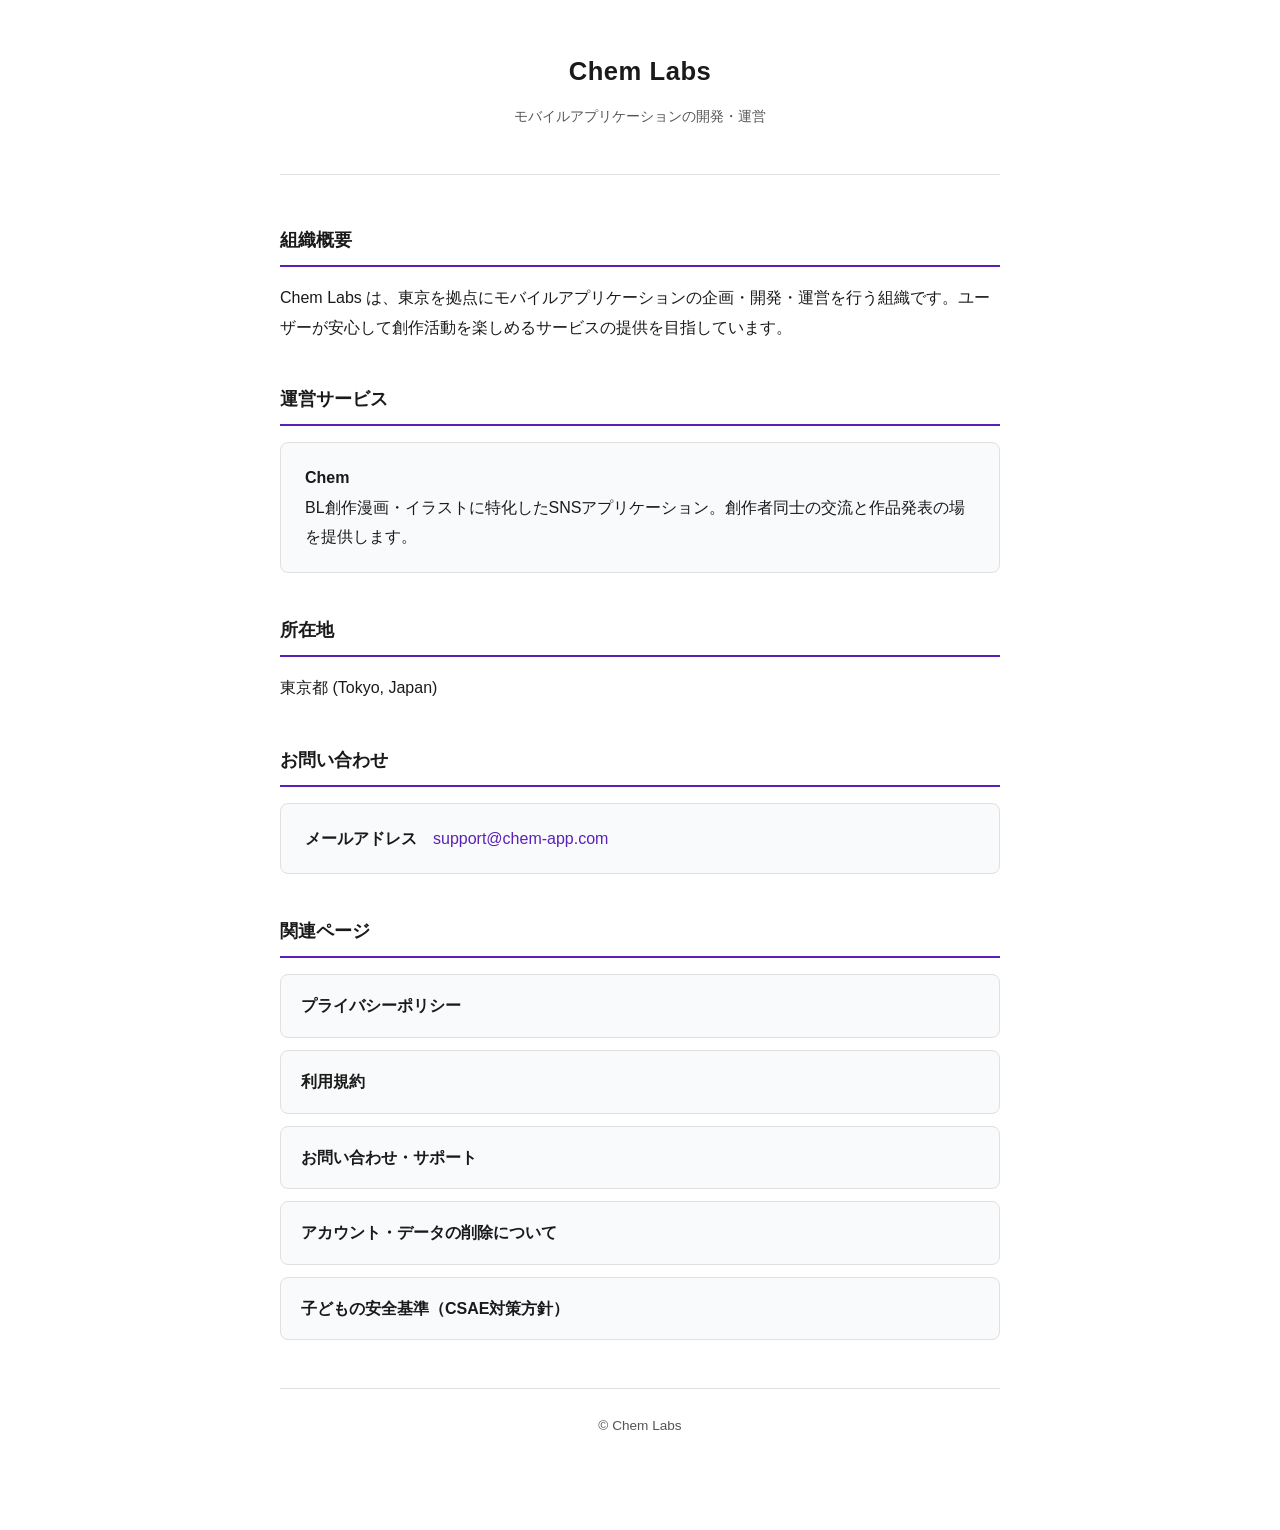
==== commit d41bbd5d: "feat: Add child safety page" ====
--- a/index.html
+++ b/index.html
@@ -50,6 +50,7 @@
           <li><a href="terms/">利用規約</a></li>
           <li><a href="support/">お問い合わせ・サポート</a></li>
           <li><a href="account-deletion/">アカウント・データの削除について</a></li>
+          <li><a href="child-safety/">子どもの安全基準（CSAE対策方針）</a></li>
         </ul>
       </section>
     </main>
